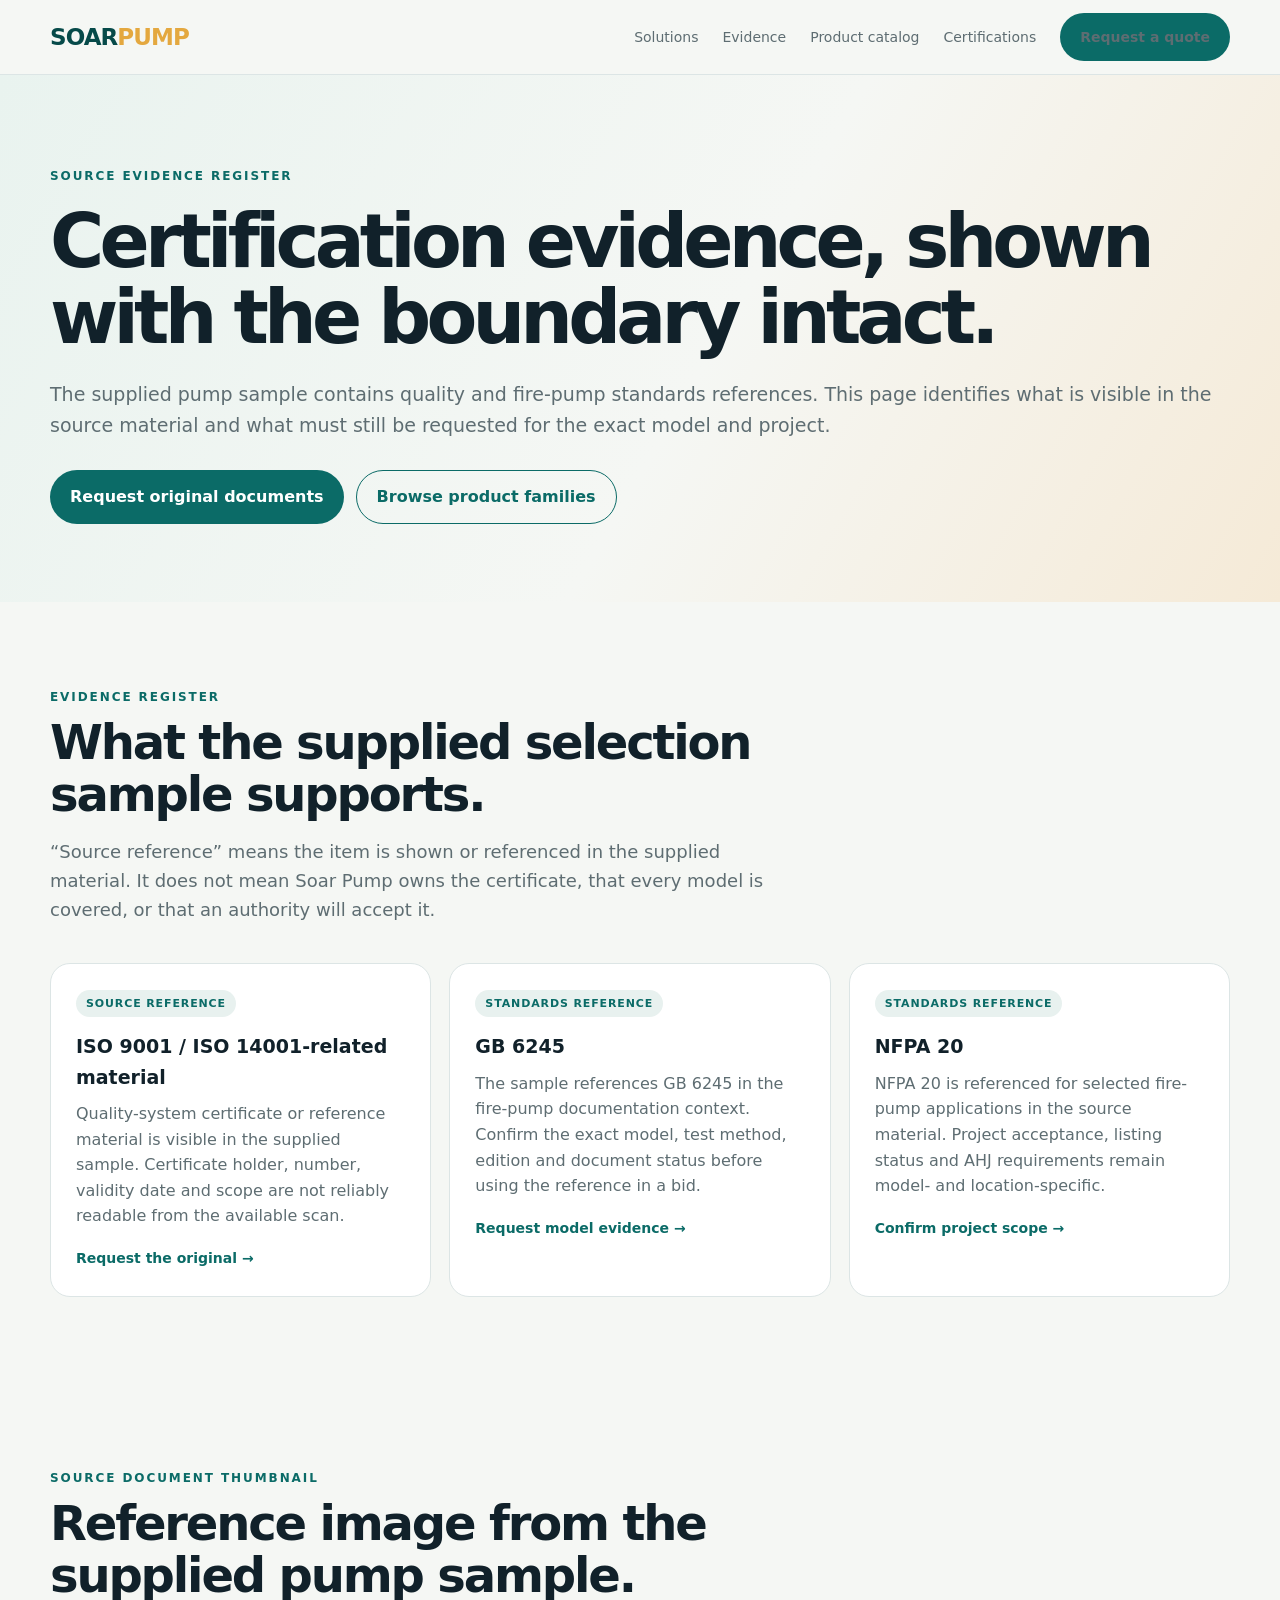
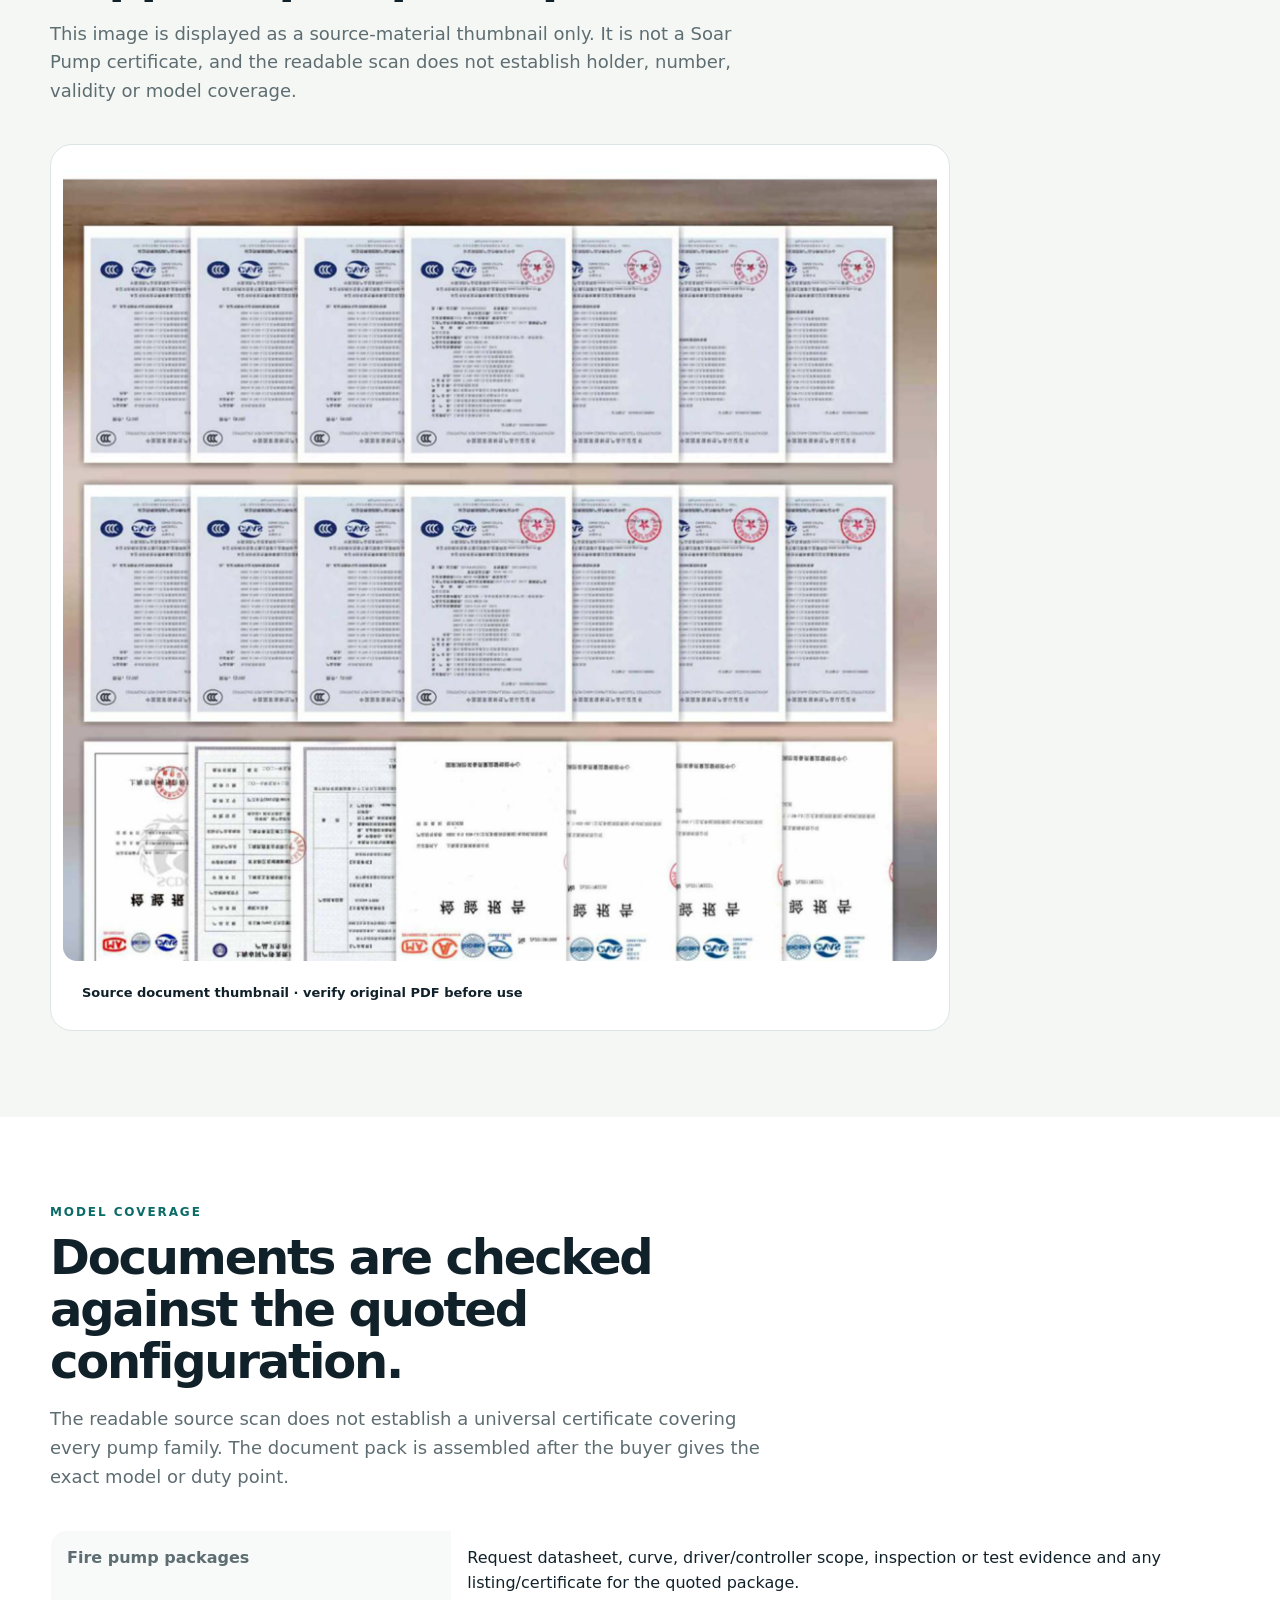
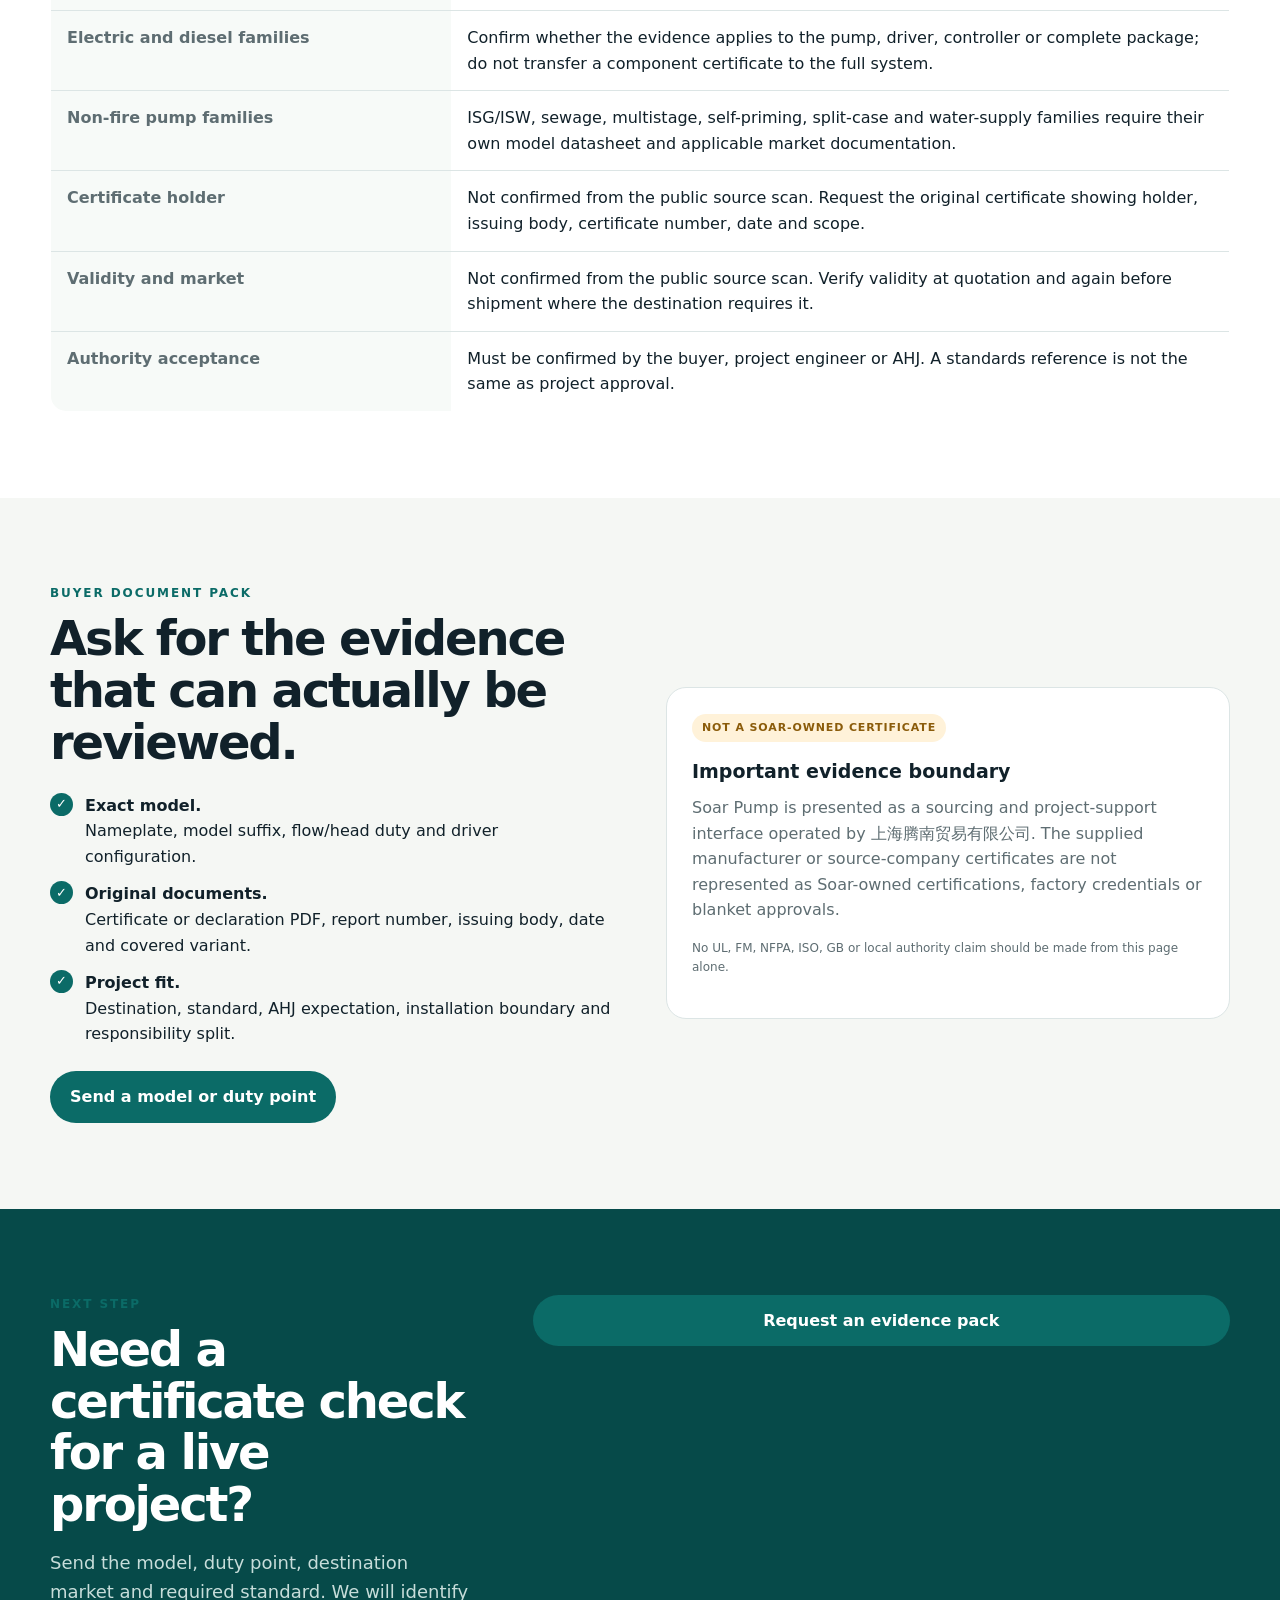
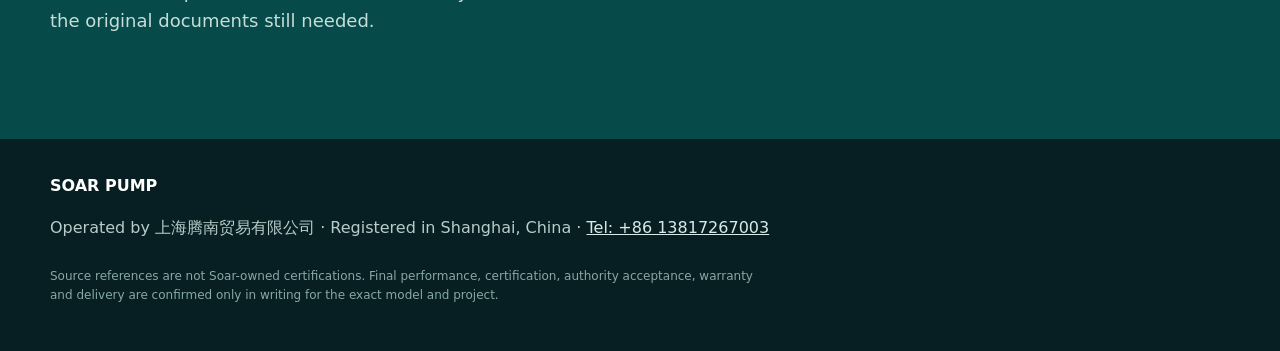
==== certifications.html @ a279cff6 "Publish reviewed static website" ====
<!doctype html>
<html lang="en">
<head>
<meta charset="utf-8"><meta name="viewport" content="width=device-width, initial-scale=1">
<title>Fire Pump Certifications | Soar Pump</title>
<meta name="description" content="Source-document certification and standards register for Soar Pump fire-pump enquiries, with model coverage and original-document verification kept explicit.">
<link rel="canonical" href="https://soarpump.com/certifications.html"><meta name="robots" content="index,follow"><meta property="og:type" content="website"><meta property="og:title" content="Fire Pump Certifications | Soar Pump"><meta property="og:description" content="Source-document certification and standards register for fire-pump enquiries."><meta property="og:url" content="https://soarpump.com/certifications.html"><link rel="stylesheet" href="styles.css">
<script type="application/ld+json">{"@context":"https://schema.org","@type":"CollectionPage","name":"Fire Pump Certification and Evidence Register","description":"A buyer-facing register of source-document certification and standards references for fire-pump enquiries.","url":"https://soarpump.com/certifications.html","isPartOf":{"@type":"WebSite","name":"Soar Pump","url":"https://soarpump.com/"},"about":{"@type":"Thing","name":"Fire-pump certification evidence"}}</script>
<script type="application/ld+json">{"@context":"https://schema.org","@type":"BreadcrumbList","itemListElement":[{"@type":"ListItem","position":1,"name":"Soar Pump","item":"https://soarpump.com/"},{"@type":"ListItem","position":2,"name":"Certifications and evidence","item":"https://soarpump.com/certifications.html"}]}</script>
</head>
<body><header class="nav"><div class="wrap navin"><a class="logo" href="index.html">SOAR<span>PUMP</span></a><nav class="navlinks"><a href="index.html#solutions">Solutions</a><a href="index.html#trust">Evidence</a><a href="product-catalog.html">Product catalog</a><a href="certifications.html">Certifications</a><a class="navcta" href="index.html#quote">Request a quote</a></nav></div></header>
<main>
<section class="hero"><div class="wrap"><div class="eyebrow">Source evidence register</div><h1><span class="desktop-title">Certification evidence, shown with the boundary intact.</span><span class="mobile-title">Certification<br>evidence,<br>shown with<br>the boundary<br>intact.</span></h1><p><span class="desktop-lead">The supplied pump sample contains quality and fire-pump standards references. This page identifies what is visible in the source material and what must still be requested for the exact model and project.</span><span class="mobile-lead">What the source shows,<br>what the exact model<br>still needs.</span></p><div class="actions"><a class="btn primary" href="index.html#quote">Request original documents</a><a class="btn secondary" href="product-catalog.html">Browse product families</a></div></div></section>
<section class="section"><div class="wrap"><div class="section-head"><div class="eyebrow">Evidence register</div><h2>What the supplied selection sample supports.</h2><p class="section-lead">“Source reference” means the item is shown or referenced in the supplied material. It does not mean Soar Pump owns the certificate, that every model is covered, or that an authority will accept it.</p></div><div class="evidence-grid"><article class="evidence-card"><span class="status">Source reference</span><h3>ISO 9001 / ISO 14001-related material</h3><p>Quality-system certificate or reference material is visible in the supplied sample. Certificate holder, number, validity date and scope are not reliably readable from the available scan.</p><a class="download" href="index.html#quote">Request the original →</a></article><article class="evidence-card"><span class="status">Standards reference</span><h3>GB 6245</h3><p>The sample references GB 6245 in the fire-pump documentation context. Confirm the exact model, test method, edition and document status before using the reference in a bid.</p><a class="download" href="index.html#quote">Request model evidence →</a></article><article class="evidence-card"><span class="status">Standards reference</span><h3>NFPA 20</h3><p>NFPA 20 is referenced for selected fire-pump applications in the source material. Project acceptance, listing status and AHJ requirements remain model- and location-specific.</p><a class="download" href="index.html#quote">Confirm project scope →</a></article></div></div></section>
<section class="section"><div class="wrap"><div class="section-head"><div class="eyebrow">Source document thumbnail</div><h2>Reference image from the supplied pump sample.</h2><p class="section-lead">This image is displayed as a source-material thumbnail only. It is not a Soar Pump certificate, and the readable scan does not establish holder, number, validity or model coverage.</p></div><div class="evidence-image"><img src="assets/certification-document-reference.jpg" alt="Thumbnail collage of certification and inspection documents from the supplied pump source material"><div class="media-tag">Source document thumbnail · verify original PDF before use</div></div></div></section>
<section class="section alt"><div class="wrap"><div class="section-head"><div class="eyebrow">Model coverage</div><h2>Documents are checked against the quoted configuration.</h2><p class="section-lead">The readable source scan does not establish a universal certificate covering every pump family. The document pack is assembled after the buyer gives the exact model or duty point.</p></div><div class="table-scroll"><table class="specs"><tbody><tr><th>Fire pump packages</th><td>Request datasheet, curve, driver/controller scope, inspection or test evidence and any listing/certificate for the quoted package.</td></tr><tr><th>Electric and diesel families</th><td>Confirm whether the evidence applies to the pump, driver, controller or complete package; do not transfer a component certificate to the full system.</td></tr><tr><th>Non-fire pump families</th><td>ISG/ISW, sewage, multistage, self-priming, split-case and water-supply families require their own model datasheet and applicable market documentation.</td></tr><tr><th>Certificate holder</th><td>Not confirmed from the public source scan. Request the original certificate showing holder, issuing body, certificate number, date and scope.</td></tr><tr><th>Validity and market</th><td>Not confirmed from the public source scan. Verify validity at quotation and again before shipment where the destination requires it.</td></tr><tr><th>Authority acceptance</th><td>Must be confirmed by the buyer, project engineer or AHJ. A standards reference is not the same as project approval.</td></tr></tbody></table></div></div></section>
<section class="section"><div class="wrap split"><div><div class="eyebrow">Buyer document pack</div><h2>Ask for the evidence that can actually be reviewed.</h2><ul class="checks"><li><span><strong>Exact model.</strong><br>Nameplate, model suffix, flow/head duty and driver configuration.</span></li><li><span><strong>Original documents.</strong><br>Certificate or declaration PDF, report number, issuing body, date and covered variant.</span></li><li><span><strong>Project fit.</strong><br>Destination, standard, AHJ expectation, installation boundary and responsibility split.</span></li></ul><a class="btn primary" href="index.html#quote">Send a model or duty point</a></div><div class="evidence-card"><span class="status pending">Not a Soar-owned certificate</span><h3>Important evidence boundary</h3><p>Soar Pump is presented as a sourcing and project-support interface operated by 上海腾南贸易有限公司. The supplied manufacturer or source-company certificates are not represented as Soar-owned certifications, factory credentials or blanket approvals.</p><p class="legal">No UL, FM, NFPA, ISO, GB or local authority claim should be made from this page alone.</p></div></div></section>
<section class="section quote"><div class="wrap quote-grid"><div><div class="eyebrow">Next step</div><h2>Need a certificate check for a live project?</h2><p class="section-lead">Send the model, duty point, destination market and required standard. We will identify the original documents still needed.</p></div><a class="btn primary" href="index.html#quote">Request an evidence pack</a></div></section>
</main>
<footer class="footer"><div class="wrap"><strong>SOAR PUMP</strong><p>Operated by 上海腾南贸易有限公司 · Registered in Shanghai, China · <a href="tel:+8613817267003">Tel: +86 13817267003</a></p><p class="legal">Source references are not Soar-owned certifications. Final performance, certification, authority acceptance, warranty and delivery are confirmed only in writing for the exact model and project.</p></div></footer><script src="site.js"></script></body></html>
---- styles.css ----
:root{--ink:#11212a;--muted:#5e6d72;--line:#dce5e5;--paper:#f5f7f4;--white:#fff;--brand:#0b6b67;--brand-dark:#064a49;--accent:#e4a83f;--soft:#e8f1ef;--max:1180px}*{box-sizing:border-box}html{scroll-behavior:smooth}body{margin:0;overflow-x:hidden;font-family:Inter,ui-sans-serif,system-ui,-apple-system,BlinkMacSystemFont,"Segoe UI",sans-serif;color:var(--ink);background:var(--paper);line-height:1.6}a{color:inherit}.wrap{width:min(var(--max),calc(100% - 40px));margin:auto}.topbar{background:var(--brand-dark);color:#e9f5f2;font-size:13px}.topbar .wrap{display:flex;justify-content:space-between;gap:20px;padding:9px 0}.nav{position:sticky;top:0;z-index:5;background:rgba(245,247,244,.94);backdrop-filter:blur(12px);border-bottom:1px solid var(--line)}.navin{display:flex;align-items:center;justify-content:space-between;min-height:74px;gap:28px}.logo{font-weight:850;letter-spacing:-.04em;font-size:23px;text-decoration:none;color:var(--brand-dark)}.logo span{color:var(--accent)}.navlinks{display:flex;gap:24px;align-items:center;font-size:14px}.navlinks a{text-decoration:none;color:var(--muted)}.navlinks a:hover{color:var(--brand)}.navcta,.btn{display:inline-flex;align-items:center;justify-content:center;border:0;border-radius:999px;padding:13px 20px;font-weight:750;text-decoration:none;cursor:pointer}.navcta,.btn.primary{background:var(--brand);color:white}.btn.secondary{border:1px solid var(--brand);color:var(--brand);background:transparent}.hero{padding:92px 0 78px;background:linear-gradient(120deg,#e9f3ef 0%,#f5f7f4 55%,#f5ead7 100%)}.hero-grid{display:grid;grid-template-columns:1.02fr .98fr;gap:64px;align-items:center}.eyebrow{font-size:12px;letter-spacing:.16em;text-transform:uppercase;color:var(--brand);font-weight:800}.hero h1{font-size:clamp(42px,6vw,74px);line-height:1.02;letter-spacing:-.065em;margin:18px 0 24px;max-width:690px}.hero p{font-size:19px;color:var(--muted);max-width:620px}.actions{display:flex;gap:12px;flex-wrap:wrap;margin-top:30px}.hero-media{position:relative;min-width:0;overflow:hidden;border-radius:28px;background:#fff}.hero-media img{width:100%;max-width:100%;height:auto;max-height:480px;object-fit:contain;display:block;border-radius:28px;box-shadow:0 28px 65px rgba(7,57,54,.18)}.media-tag{position:absolute;left:20px;right:20px;bottom:20px;background:rgba(255,255,255,.94);border-radius:14px;padding:12px 15px;font-size:13px;font-weight:750}.hero-grid>*,.split>*,.quote-grid>*,.section-head,.card,.evidence-card{min-width:0}.mobile-title,.mobile-lead{display:none}.hero h1{width:100%;max-width:100%;overflow-wrap:anywhere;word-break:break-word}.hero p{width:100%;max-width:100%;overflow-wrap:anywhere}.actions .btn{max-width:100%;min-width:0;white-space:normal;text-align:center}.evidence-image{position:relative;max-width:900px;background:#fff;border:1px solid var(--line);border-radius:22px;padding:12px;overflow:hidden}.evidence-image img{display:block;width:100%;max-width:100%;height:auto;border-radius:14px}.evidence-image .media-tag{position:relative;left:auto;right:auto;bottom:auto;margin:10px 4px 2px;display:block}.card img.card-media{display:block;width:100%;height:150px;object-fit:contain;border-radius:14px;background:#fff;margin:-2px 0 20px}.catalog-links{display:flex;gap:10px;flex-wrap:wrap;margin:0 0 30px}.catalog-links a{display:inline-flex;padding:9px 13px;border:1px solid var(--line);border-radius:999px;text-decoration:none;color:var(--brand);font-weight:750;background:#fff}.catalog-links a:hover{border-color:var(--brand);background:var(--soft)}.table-scroll{overflow-x:auto}.section{padding:86px 0}.section.alt{background:white}.section-head{max-width:720px;margin-bottom:38px}.section h2{font-size:clamp(30px,4vw,48px);letter-spacing:-.045em;line-height:1.08;margin:10px 0 16px}.section-lead{color:var(--muted);font-size:18px}.cards{display:grid;grid-template-columns:repeat(3,1fr);gap:18px}.card{background:white;border:1px solid var(--line);border-radius:20px;padding:26px}.alt .card{background:var(--paper)}.card h3{margin:0 0 9px;font-size:20px}.card p{margin:0;color:var(--muted)}.icon{width:42px;height:42px;border-radius:12px;background:var(--soft);color:var(--brand);display:grid;place-items:center;font-weight:900;margin-bottom:20px}.split{display:grid;grid-template-columns:1fr 1fr;gap:52px;align-items:center}.split-media img{width:100%;max-height:520px;object-fit:cover;border-radius:24px}.checks{display:grid;gap:12px;padding:0;margin:24px 0;list-style:none}.checks li{display:flex;gap:12px;align-items:flex-start}.checks li:before{content:"✓";flex:0 0 23px;height:23px;border-radius:50%;background:var(--brand);color:white;display:grid;place-items:center;font-size:13px;font-weight:900}.specs{width:100%;border-collapse:collapse;background:white;border:1px solid var(--line);border-radius:16px;overflow:hidden}.specs th,.specs td{text-align:left;padding:14px 16px;border-bottom:1px solid var(--line);vertical-align:top}.specs th{width:34%;color:var(--muted);font-weight:600;background:#f7faf8}.specs tr:last-child td,.specs tr:last-child th{border-bottom:0}.quote{background:var(--brand-dark);color:white}.quote .section-lead{color:#c7ddda}.quote-grid{display:grid;grid-template-columns:.75fr 1.25fr;gap:64px;align-items:start}.form{background:white;color:var(--ink);border-radius:22px;padding:28px;display:grid;gap:14px}.form-grid{display:grid;grid-template-columns:1fr 1fr;gap:14px}.field{display:grid;gap:6px}.field.full{grid-column:1/-1}.field label{font-size:13px;font-weight:750}.field input,.field select,.field textarea{width:100%;font:inherit;border:1px solid var(--line);border-radius:10px;padding:12px 13px;background:#fff;color:var(--ink)}.field textarea{min-height:125px;resize:vertical}.form small{color:var(--muted)}.form-status{font-size:14px;min-height:22px}.evidence-grid{display:grid;grid-template-columns:repeat(3,1fr);gap:18px}.evidence-card{background:white;border:1px solid var(--line);border-radius:20px;padding:25px}.evidence-card h3{margin:0 0 9px;font-size:19px}.evidence-card p{margin:0 0 16px;color:var(--muted)}.evidence-card .status{display:inline-flex;border-radius:999px;background:var(--soft);color:var(--brand);padding:5px 10px;font-size:11px;font-weight:850;text-transform:uppercase;letter-spacing:.08em;margin-bottom:14px}.evidence-card .status.pending{background:#fff2d9;color:#8b5c0b}.download{display:inline-flex;color:var(--brand);font-weight:800;text-decoration:none;font-size:14px}.case-list{display:grid;gap:12px}.case-list details{background:white;border:1px solid var(--line);border-radius:14px;padding:17px 20px}.case-list summary{font-weight:800;cursor:pointer}.case-list p{color:var(--muted);margin:10px 0 0}.faq{display:grid;gap:12px}.faq details{background:white;border:1px solid var(--line);border-radius:14px;padding:17px 20px}.faq summary{font-weight:800;cursor:pointer}.faq p{color:var(--muted);margin:12px 0 0}.footer{background:#071f22;color:#b7cdca;padding:34px 0}.footer-grid{display:flex;justify-content:space-between;gap:30px;flex-wrap:wrap}.footer strong{color:white}.footer a{color:#d8ebe8}.legal{font-size:12px;color:#88a8a4;margin-top:26px;max-width:720px}.mobile-menu{display:none}@media(max-width:820px){.wrap{width:calc(100vw - 28px)!important;max-width:calc(100vw - 28px)!important;margin-left:14px;margin-right:14px}.topbar .wrap{display:block}.topbar .wrap span+span{display:block;margin-top:3px}.navin{min-height:64px}.navlinks{display:none}.navlinks.open{display:flex;position:absolute;top:64px;left:14px;right:14px;padding:16px;background:var(--paper);border:1px solid var(--line);border-radius:14px;flex-direction:column;align-items:stretch;gap:14px;box-shadow:0 16px 35px rgba(7,57,54,.14)}.mobile-menu{display:block;border:0;background:none;font-size:23px}.hero{padding:62px 0 54px}.desktop-title,.desktop-lead{display:none}.mobile-title,.mobile-lead{display:inline}.actions{display:grid;grid-template-columns:1fr}.actions .btn{width:100%}.hero-grid,.split,.quote-grid{grid-template-columns:1fr;gap:32px}.hero-grid{display:block}.hero-grid>div{width:100%;min-width:0}.hero h1{font-size:clamp(42px,13vw,62px);word-break:normal}.cards{grid-template-columns:1fr}.section{padding:62px 0}.form-grid{grid-template-columns:1fr}.field.full{grid-column:auto}.form{padding:20px}.split-media{order:-1}.specs{font-size:14px}.specs th,.specs td{padding:11px 10px}}
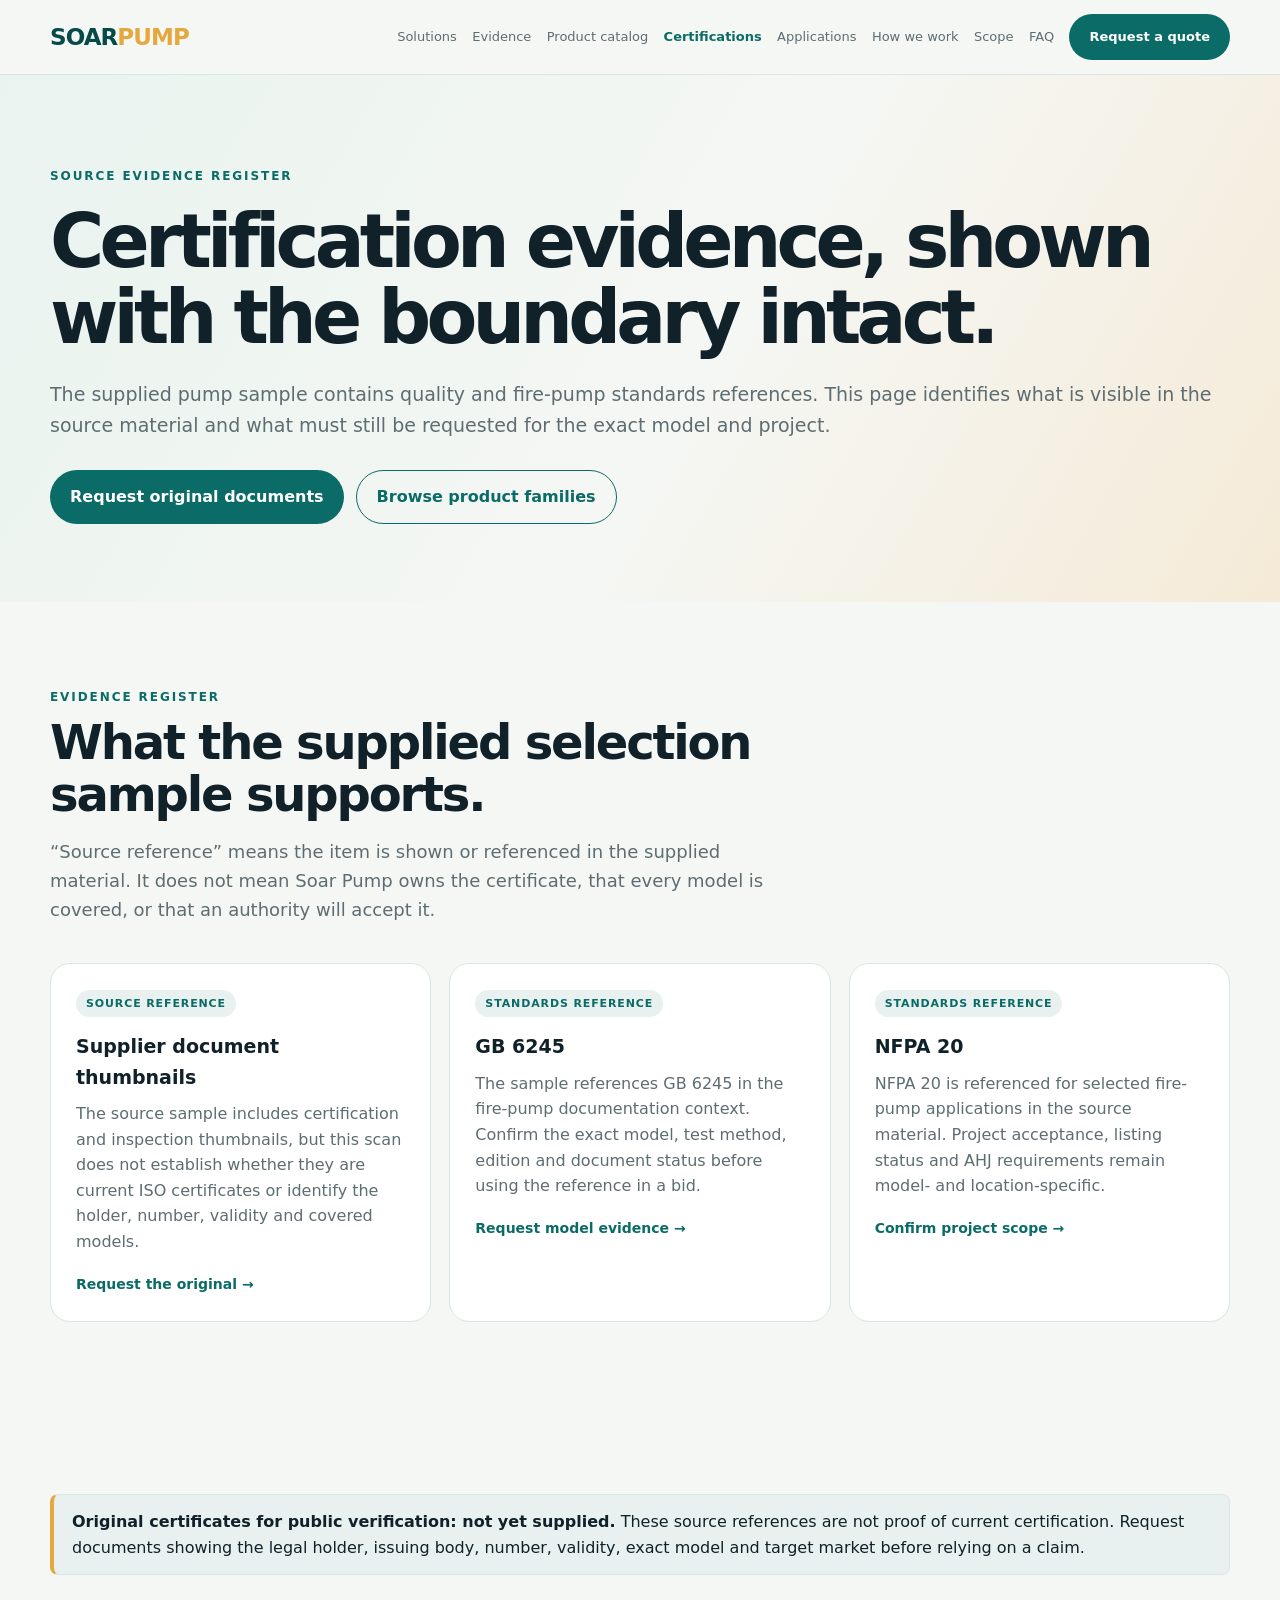
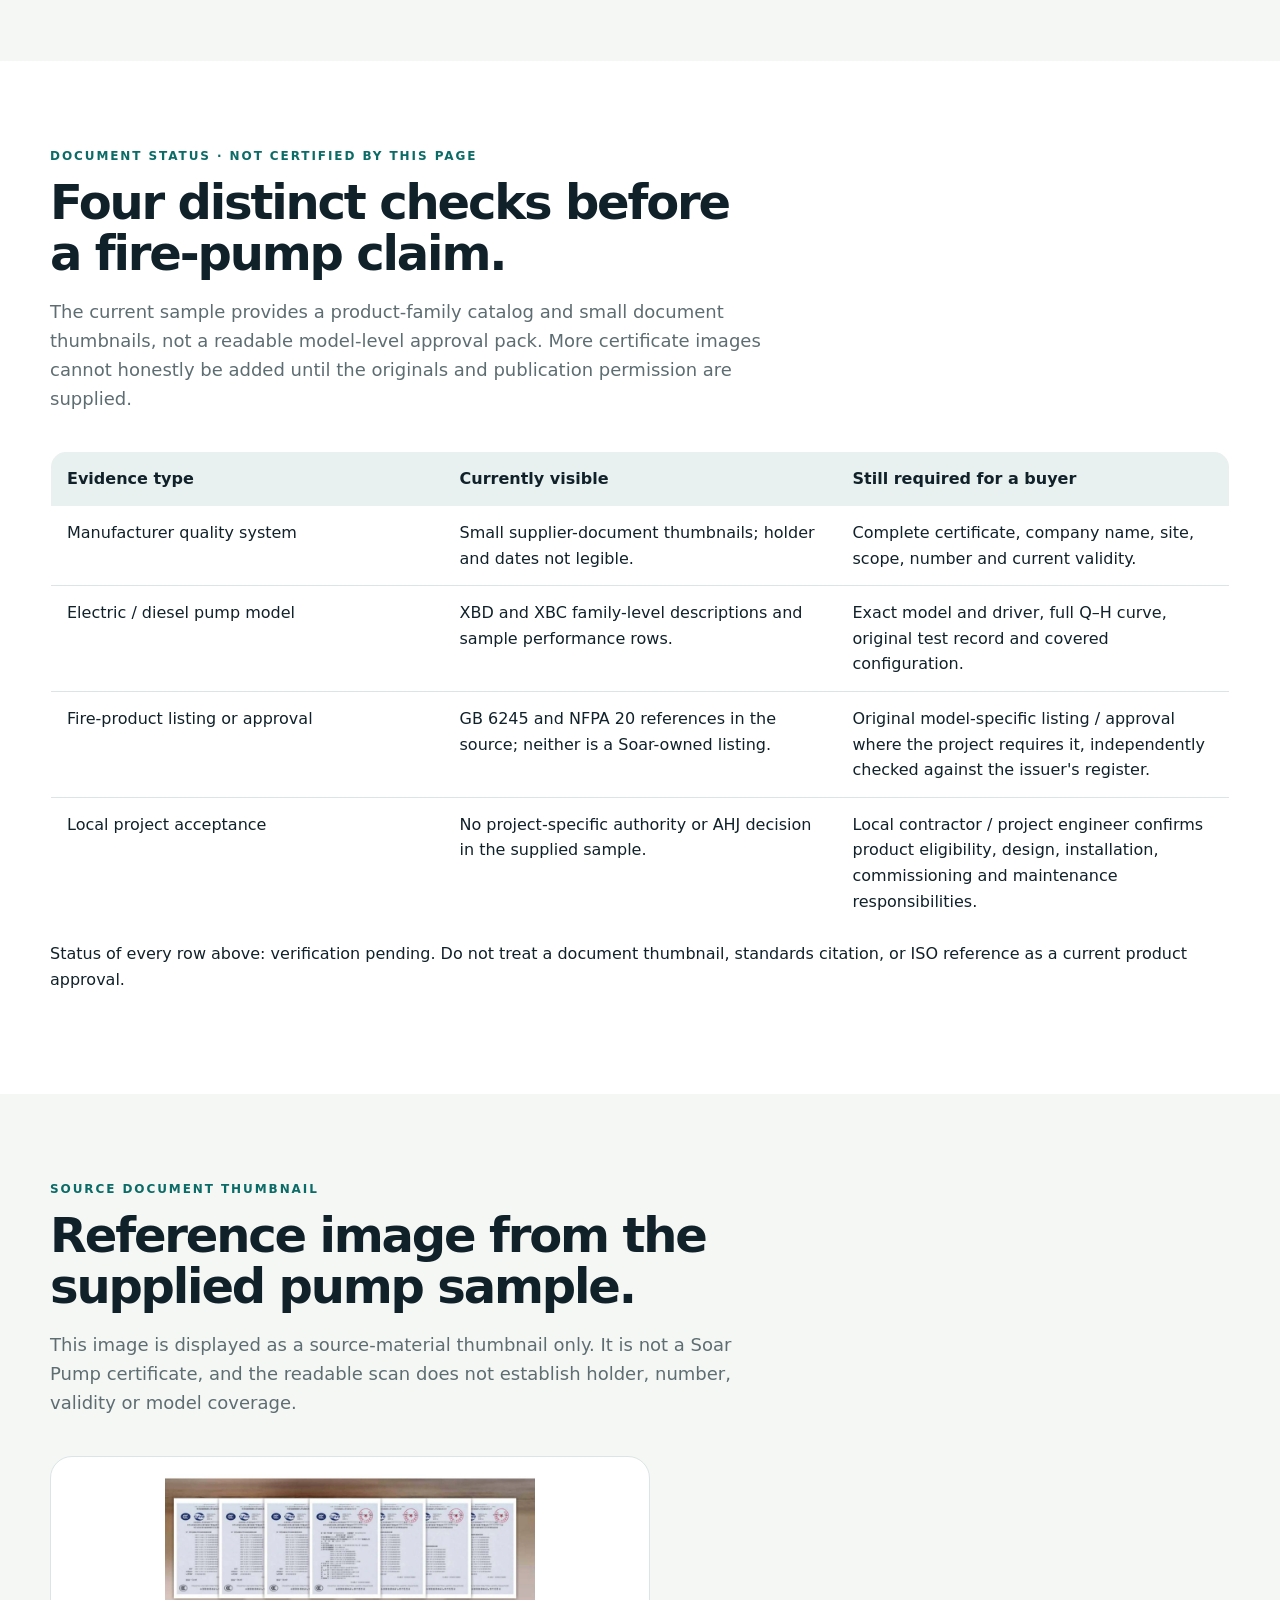
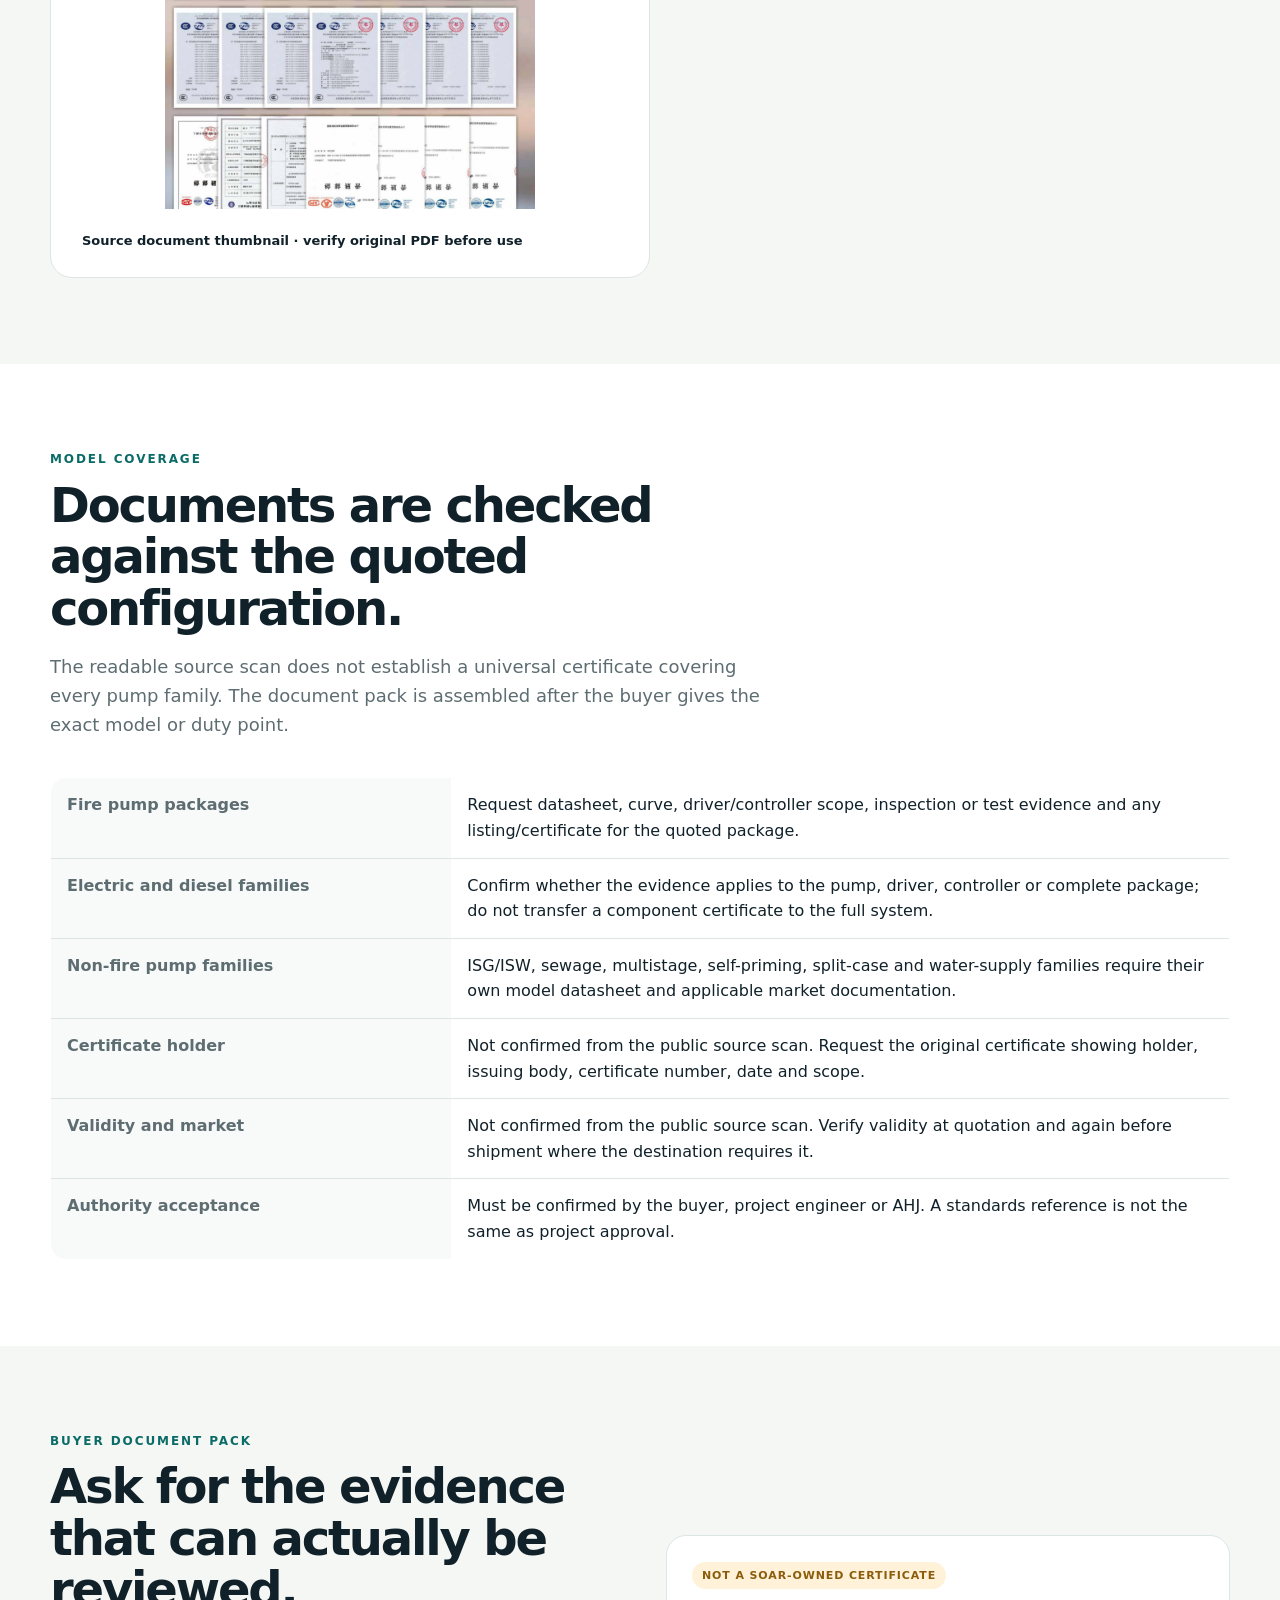
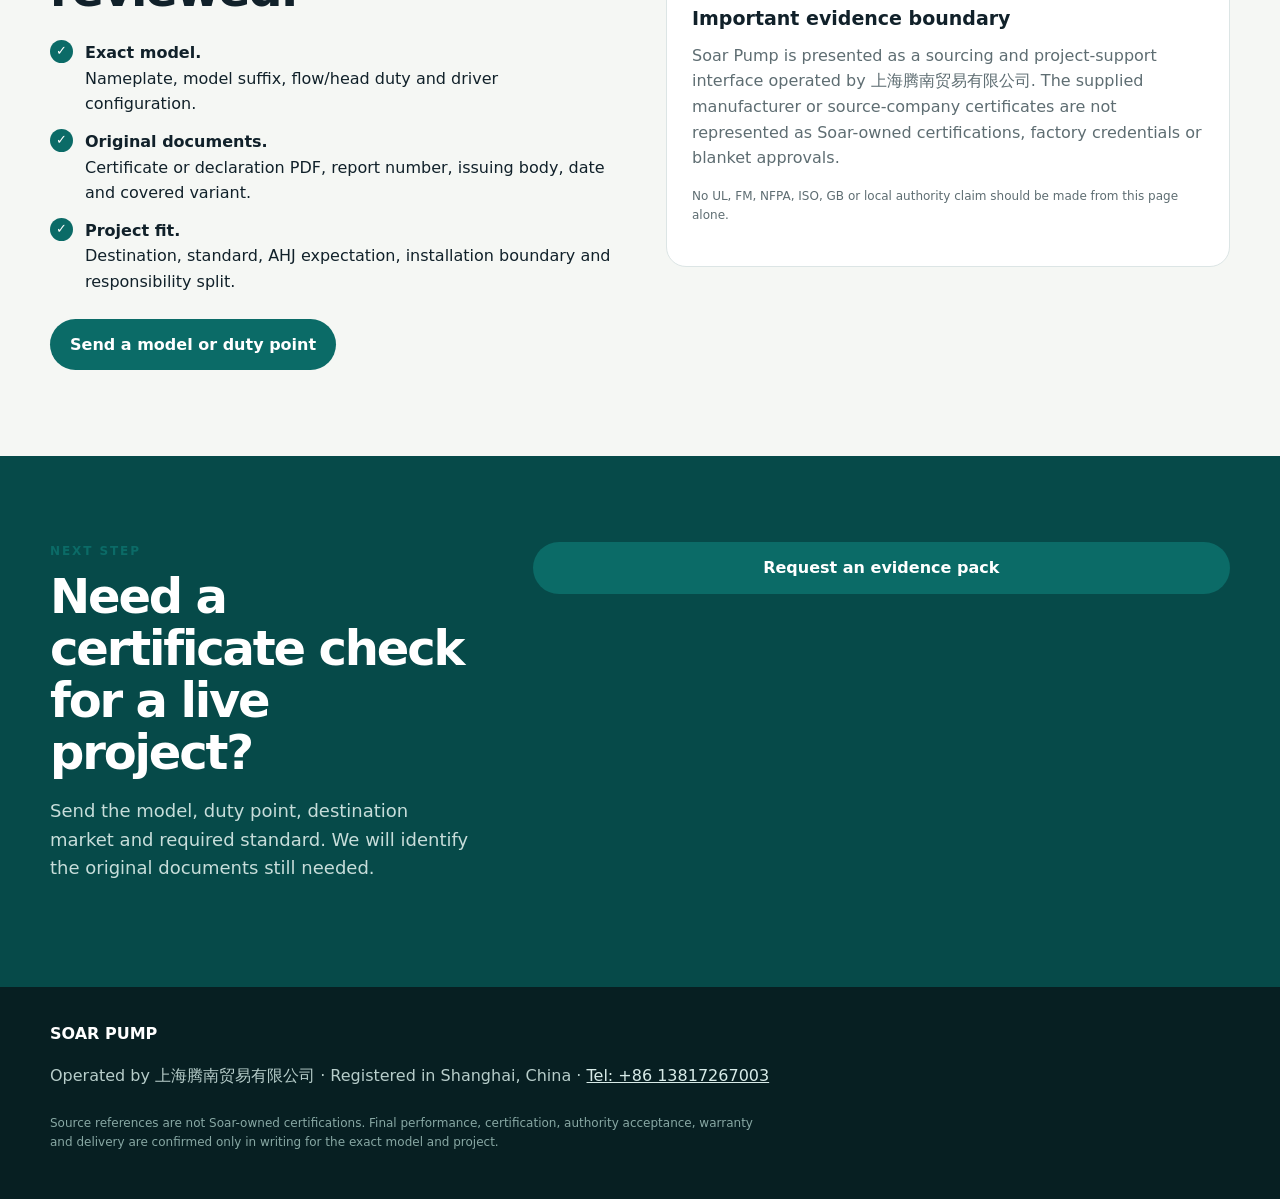
==== commit ec6d3d3f: "Publish reviewed static website" ====
--- a/certifications.html
+++ b/certifications.html
@@ -8,11 +8,12 @@
 <script type="application/ld+json">{"@context":"https://schema.org","@type":"CollectionPage","name":"Fire Pump Certification and Evidence Register","description":"A buyer-facing register of source-document certification and standards references for fire-pump enquiries.","url":"https://soarpump.com/certifications.html","isPartOf":{"@type":"WebSite","name":"Soar Pump","url":"https://soarpump.com/"},"about":{"@type":"Thing","name":"Fire-pump certification evidence"}}</script>
 <script type="application/ld+json">{"@context":"https://schema.org","@type":"BreadcrumbList","itemListElement":[{"@type":"ListItem","position":1,"name":"Soar Pump","item":"https://soarpump.com/"},{"@type":"ListItem","position":2,"name":"Certifications and evidence","item":"https://soarpump.com/certifications.html"}]}</script>
 </head>
-<body><header class="nav"><div class="wrap navin"><a class="logo" href="index.html">SOAR<span>PUMP</span></a><nav class="navlinks"><a href="index.html#solutions">Solutions</a><a href="index.html#trust">Evidence</a><a href="product-catalog.html">Product catalog</a><a href="certifications.html">Certifications</a><a class="navcta" href="index.html#quote">Request a quote</a></nav></div></header>
+<body><header class="nav"><div class="wrap navin"><a class="logo" href="index.html">SOAR<span>PUMP</span></a><button class="mobile-menu" type="button" aria-label="Open navigation" aria-expanded="false">☰</button><nav class="navlinks"><a href="index.html#solutions">Solutions</a><a href="index.html#trust">Evidence</a><a href="product-catalog.html">Product catalog</a><a href="certifications.html" aria-current="page">Certifications</a><a href="index.html#cases">Applications</a><a href="index.html#process">How we work</a><a href="index.html#specs">Scope</a><a href="index.html#faq">FAQ</a><a class="navcta" href="index.html#quote">Request a quote</a></nav></div></header>
 <main>
 <section class="hero"><div class="wrap"><div class="eyebrow">Source evidence register</div><h1><span class="desktop-title">Certification evidence, shown with the boundary intact.</span><span class="mobile-title">Certification<br>evidence,<br>shown with<br>the boundary<br>intact.</span></h1><p><span class="desktop-lead">The supplied pump sample contains quality and fire-pump standards references. This page identifies what is visible in the source material and what must still be requested for the exact model and project.</span><span class="mobile-lead">What the source shows,<br>what the exact model<br>still needs.</span></p><div class="actions"><a class="btn primary" href="index.html#quote">Request original documents</a><a class="btn secondary" href="product-catalog.html">Browse product families</a></div></div></section>
-<section class="section"><div class="wrap"><div class="section-head"><div class="eyebrow">Evidence register</div><h2>What the supplied selection sample supports.</h2><p class="section-lead">“Source reference” means the item is shown or referenced in the supplied material. It does not mean Soar Pump owns the certificate, that every model is covered, or that an authority will accept it.</p></div><div class="evidence-grid"><article class="evidence-card"><span class="status">Source reference</span><h3>ISO 9001 / ISO 14001-related material</h3><p>Quality-system certificate or reference material is visible in the supplied sample. Certificate holder, number, validity date and scope are not reliably readable from the available scan.</p><a class="download" href="index.html#quote">Request the original →</a></article><article class="evidence-card"><span class="status">Standards reference</span><h3>GB 6245</h3><p>The sample references GB 6245 in the fire-pump documentation context. Confirm the exact model, test method, edition and document status before using the reference in a bid.</p><a class="download" href="index.html#quote">Request model evidence →</a></article><article class="evidence-card"><span class="status">Standards reference</span><h3>NFPA 20</h3><p>NFPA 20 is referenced for selected fire-pump applications in the source material. Project acceptance, listing status and AHJ requirements remain model- and location-specific.</p><a class="download" href="index.html#quote">Confirm project scope →</a></article></div></div></section>
-<section class="section"><div class="wrap"><div class="section-head"><div class="eyebrow">Source document thumbnail</div><h2>Reference image from the supplied pump sample.</h2><p class="section-lead">This image is displayed as a source-material thumbnail only. It is not a Soar Pump certificate, and the readable scan does not establish holder, number, validity or model coverage.</p></div><div class="evidence-image"><img src="assets/certification-document-reference.jpg" alt="Thumbnail collage of certification and inspection documents from the supplied pump source material"><div class="media-tag">Source document thumbnail · verify original PDF before use</div></div></div></section>
+<section class="section"><div class="wrap"><div class="section-head"><div class="eyebrow">Evidence register</div><h2>What the supplied selection sample supports.</h2><p class="section-lead">“Source reference” means the item is shown or referenced in the supplied material. It does not mean Soar Pump owns the certificate, that every model is covered, or that an authority will accept it.</p></div><div class="evidence-grid"><article class="evidence-card"><span class="status">Source reference</span><h3>Supplier document thumbnails</h3><p>The source sample includes certification and inspection thumbnails, but this scan does not establish whether they are current ISO certificates or identify the holder, number, validity and covered models.</p><a class="download" href="index.html#quote">Request the original →</a></article><article class="evidence-card"><span class="status">Standards reference</span><h3>GB 6245</h3><p>The sample references GB 6245 in the fire-pump documentation context. Confirm the exact model, test method, edition and document status before using the reference in a bid.</p><a class="download" href="index.html#quote">Request model evidence →</a></article><article class="evidence-card"><span class="status">Standards reference</span><h3>NFPA 20</h3><p>NFPA 20 is referenced for selected fire-pump applications in the source material. Project acceptance, listing status and AHJ requirements remain model- and location-specific.</p><a class="download" href="index.html#quote">Confirm project scope →</a></article></div></div></section>
+<section class="section"><div class="wrap"><div class="evidence-verification-note"><strong>Original certificates for public verification: not yet supplied.</strong> These source references are not proof of current certification. Request documents showing the legal holder, issuing body, number, validity, exact model and target market before relying on a claim.</div></div></section><section class="section alt"><div class="wrap"><div class="section-head"><div class="eyebrow">Document status · not certified by this page</div><h2>Four distinct checks before a fire-pump claim.</h2><p class="section-lead">The current sample provides a product-family catalog and small document thumbnails, not a readable model-level approval pack. More certificate images cannot honestly be added until the originals and publication permission are supplied.</p></div><div class="table-scroll"><table class="specs evidence-matrix"><thead><tr><th>Evidence type</th><th>Currently visible</th><th>Still required for a buyer</th></tr></thead><tbody><tr><td>Manufacturer quality system</td><td>Small supplier-document thumbnails; holder and dates not legible.</td><td>Complete certificate, company name, site, scope, number and current validity.</td></tr><tr><td>Electric / diesel pump model</td><td>XBD and XBC family-level descriptions and sample performance rows.</td><td>Exact model and driver, full Q–H curve, original test record and covered configuration.</td></tr><tr><td>Fire-product listing or approval</td><td>GB 6245 and NFPA 20 references in the source; neither is a Soar-owned listing.</td><td>Original model-specific listing / approval where the project requires it, independently checked against the issuer's register.</td></tr><tr><td>Local project acceptance</td><td>No project-specific authority or AHJ decision in the supplied sample.</td><td>Local contractor / project engineer confirms product eligibility, design, installation, commissioning and maintenance responsibilities.</td></tr></tbody></table></div><p class="small muted evidence-note">Status of every row above: verification pending. Do not treat a document thumbnail, standards citation, or ISO reference as a current product approval.</p></div></section>
+<section class="section"><div class="wrap"><div class="section-head"><div class="eyebrow">Source document thumbnail</div><h2>Reference image from the supplied pump sample.</h2><p class="section-lead">This image is displayed as a source-material thumbnail only. It is not a Soar Pump certificate, and the readable scan does not establish holder, number, validity or model coverage.</p></div><div class="evidence-image"><img src="assets/certification-document-reference.jpg" alt="Small supplier-document thumbnail collage; individual certificates and model coverage are not verified"><div class="media-tag">Source document thumbnail · verify original PDF before use</div></div></div></section>
 <section class="section alt"><div class="wrap"><div class="section-head"><div class="eyebrow">Model coverage</div><h2>Documents are checked against the quoted configuration.</h2><p class="section-lead">The readable source scan does not establish a universal certificate covering every pump family. The document pack is assembled after the buyer gives the exact model or duty point.</p></div><div class="table-scroll"><table class="specs"><tbody><tr><th>Fire pump packages</th><td>Request datasheet, curve, driver/controller scope, inspection or test evidence and any listing/certificate for the quoted package.</td></tr><tr><th>Electric and diesel families</th><td>Confirm whether the evidence applies to the pump, driver, controller or complete package; do not transfer a component certificate to the full system.</td></tr><tr><th>Non-fire pump families</th><td>ISG/ISW, sewage, multistage, self-priming, split-case and water-supply families require their own model datasheet and applicable market documentation.</td></tr><tr><th>Certificate holder</th><td>Not confirmed from the public source scan. Request the original certificate showing holder, issuing body, certificate number, date and scope.</td></tr><tr><th>Validity and market</th><td>Not confirmed from the public source scan. Verify validity at quotation and again before shipment where the destination requires it.</td></tr><tr><th>Authority acceptance</th><td>Must be confirmed by the buyer, project engineer or AHJ. A standards reference is not the same as project approval.</td></tr></tbody></table></div></div></section>
 <section class="section"><div class="wrap split"><div><div class="eyebrow">Buyer document pack</div><h2>Ask for the evidence that can actually be reviewed.</h2><ul class="checks"><li><span><strong>Exact model.</strong><br>Nameplate, model suffix, flow/head duty and driver configuration.</span></li><li><span><strong>Original documents.</strong><br>Certificate or declaration PDF, report number, issuing body, date and covered variant.</span></li><li><span><strong>Project fit.</strong><br>Destination, standard, AHJ expectation, installation boundary and responsibility split.</span></li></ul><a class="btn primary" href="index.html#quote">Send a model or duty point</a></div><div class="evidence-card"><span class="status pending">Not a Soar-owned certificate</span><h3>Important evidence boundary</h3><p>Soar Pump is presented as a sourcing and project-support interface operated by 上海腾南贸易有限公司. The supplied manufacturer or source-company certificates are not represented as Soar-owned certifications, factory credentials or blanket approvals.</p><p class="legal">No UL, FM, NFPA, ISO, GB or local authority claim should be made from this page alone.</p></div></div></section>
 <section class="section quote"><div class="wrap quote-grid"><div><div class="eyebrow">Next step</div><h2>Need a certificate check for a live project?</h2><p class="section-lead">Send the model, duty point, destination market and required standard. We will identify the original documents still needed.</p></div><a class="btn primary" href="index.html#quote">Request an evidence pack</a></div></section>
--- a/styles.css
+++ b/styles.css
@@ -1 +1,20 @@
 :root{--ink:#11212a;--muted:#5e6d72;--line:#dce5e5;--paper:#f5f7f4;--white:#fff;--brand:#0b6b67;--brand-dark:#064a49;--accent:#e4a83f;--soft:#e8f1ef;--max:1180px}*{box-sizing:border-box}html{scroll-behavior:smooth}body{margin:0;overflow-x:hidden;font-family:Inter,ui-sans-serif,system-ui,-apple-system,BlinkMacSystemFont,"Segoe UI",sans-serif;color:var(--ink);background:var(--paper);line-height:1.6}a{color:inherit}.wrap{width:min(var(--max),calc(100% - 40px));margin:auto}.topbar{background:var(--brand-dark);color:#e9f5f2;font-size:13px}.topbar .wrap{display:flex;justify-content:space-between;gap:20px;padding:9px 0}.nav{position:sticky;top:0;z-index:5;background:rgba(245,247,244,.94);backdrop-filter:blur(12px);border-bottom:1px solid var(--line)}.navin{display:flex;align-items:center;justify-content:space-between;min-height:74px;gap:28px}.logo{font-weight:850;letter-spacing:-.04em;font-size:23px;text-decoration:none;color:var(--brand-dark)}.logo span{color:var(--accent)}.navlinks{display:flex;gap:24px;align-items:center;font-size:14px}.navlinks a{text-decoration:none;color:var(--muted)}.navlinks a:hover{color:var(--brand)}.navcta,.btn{display:inline-flex;align-items:center;justify-content:center;border:0;border-radius:999px;padding:13px 20px;font-weight:750;text-decoration:none;cursor:pointer}.navcta,.btn.primary{background:var(--brand);color:white}.btn.secondary{border:1px solid var(--brand);color:var(--brand);background:transparent}.hero{padding:92px 0 78px;background:linear-gradient(120deg,#e9f3ef 0%,#f5f7f4 55%,#f5ead7 100%)}.hero-grid{display:grid;grid-template-columns:1.02fr .98fr;gap:64px;align-items:center}.eyebrow{font-size:12px;letter-spacing:.16em;text-transform:uppercase;color:var(--brand);font-weight:800}.hero h1{font-size:clamp(42px,6vw,74px);line-height:1.02;letter-spacing:-.065em;margin:18px 0 24px;max-width:690px}.hero p{font-size:19px;color:var(--muted);max-width:620px}.actions{display:flex;gap:12px;flex-wrap:wrap;margin-top:30px}.hero-media{position:relative;min-width:0;overflow:hidden;border-radius:28px;background:#fff}.hero-media img{width:100%;max-width:100%;height:auto;max-height:480px;object-fit:contain;display:block;border-radius:28px;box-shadow:0 28px 65px rgba(7,57,54,.18)}.media-tag{position:absolute;left:20px;right:20px;bottom:20px;background:rgba(255,255,255,.94);border-radius:14px;padding:12px 15px;font-size:13px;font-weight:750}.hero-grid>*,.split>*,.quote-grid>*,.section-head,.card,.evidence-card{min-width:0}.mobile-title,.mobile-lead{display:none}.hero h1{width:100%;max-width:100%;overflow-wrap:anywhere;word-break:break-word}.hero p{width:100%;max-width:100%;overflow-wrap:anywhere}.actions .btn{max-width:100%;min-width:0;white-space:normal;text-align:center}.evidence-image{position:relative;max-width:900px;background:#fff;border:1px solid var(--line);border-radius:22px;padding:12px;overflow:hidden}.evidence-image img{display:block;width:100%;max-width:100%;height:auto;border-radius:14px}.evidence-image .media-tag{position:relative;left:auto;right:auto;bottom:auto;margin:10px 4px 2px;display:block}.card img.card-media{display:block;width:100%;height:150px;object-fit:contain;border-radius:14px;background:#fff;margin:-2px 0 20px}.catalog-links{display:flex;gap:10px;flex-wrap:wrap;margin:0 0 30px}.catalog-links a{display:inline-flex;padding:9px 13px;border:1px solid var(--line);border-radius:999px;text-decoration:none;color:var(--brand);font-weight:750;background:#fff}.catalog-links a:hover{border-color:var(--brand);background:var(--soft)}.table-scroll{overflow-x:auto}.section{padding:86px 0}.section.alt{background:white}.section-head{max-width:720px;margin-bottom:38px}.section h2{font-size:clamp(30px,4vw,48px);letter-spacing:-.045em;line-height:1.08;margin:10px 0 16px}.section-lead{color:var(--muted);font-size:18px}.cards{display:grid;grid-template-columns:repeat(3,1fr);gap:18px}.card{background:white;border:1px solid var(--line);border-radius:20px;padding:26px}.alt .card{background:var(--paper)}.card h3{margin:0 0 9px;font-size:20px}.card p{margin:0;color:var(--muted)}.icon{width:42px;height:42px;border-radius:12px;background:var(--soft);color:var(--brand);display:grid;place-items:center;font-weight:900;margin-bottom:20px}.split{display:grid;grid-template-columns:1fr 1fr;gap:52px;align-items:center}.split-media img{width:100%;max-height:520px;object-fit:cover;border-radius:24px}.checks{display:grid;gap:12px;padding:0;margin:24px 0;list-style:none}.checks li{display:flex;gap:12px;align-items:flex-start}.checks li:before{content:"✓";flex:0 0 23px;height:23px;border-radius:50%;background:var(--brand);color:white;display:grid;place-items:center;font-size:13px;font-weight:900}.specs{width:100%;border-collapse:collapse;background:white;border:1px solid var(--line);border-radius:16px;overflow:hidden}.specs th,.specs td{text-align:left;padding:14px 16px;border-bottom:1px solid var(--line);vertical-align:top}.specs th{width:34%;color:var(--muted);font-weight:600;background:#f7faf8}.specs tr:last-child td,.specs tr:last-child th{border-bottom:0}.quote{background:var(--brand-dark);color:white}.quote .section-lead{color:#c7ddda}.quote-grid{display:grid;grid-template-columns:.75fr 1.25fr;gap:64px;align-items:start}.form{background:white;color:var(--ink);border-radius:22px;padding:28px;display:grid;gap:14px}.form-grid{display:grid;grid-template-columns:1fr 1fr;gap:14px}.field{display:grid;gap:6px}.field.full{grid-column:1/-1}.field label{font-size:13px;font-weight:750}.field input,.field select,.field textarea{width:100%;font:inherit;border:1px solid var(--line);border-radius:10px;padding:12px 13px;background:#fff;color:var(--ink)}.field textarea{min-height:125px;resize:vertical}.form small{color:var(--muted)}.form-status{font-size:14px;min-height:22px}.evidence-grid{display:grid;grid-template-columns:repeat(3,1fr);gap:18px}.evidence-card{background:white;border:1px solid var(--line);border-radius:20px;padding:25px}.evidence-card h3{margin:0 0 9px;font-size:19px}.evidence-card p{margin:0 0 16px;color:var(--muted)}.evidence-card .status{display:inline-flex;border-radius:999px;background:var(--soft);color:var(--brand);padding:5px 10px;font-size:11px;font-weight:850;text-transform:uppercase;letter-spacing:.08em;margin-bottom:14px}.evidence-card .status.pending{background:#fff2d9;color:#8b5c0b}.download{display:inline-flex;color:var(--brand);font-weight:800;text-decoration:none;font-size:14px}.case-list{display:grid;gap:12px}.case-list details{background:white;border:1px solid var(--line);border-radius:14px;padding:17px 20px}.case-list summary{font-weight:800;cursor:pointer}.case-list p{color:var(--muted);margin:10px 0 0}.faq{display:grid;gap:12px}.faq details{background:white;border:1px solid var(--line);border-radius:14px;padding:17px 20px}.faq summary{font-weight:800;cursor:pointer}.faq p{color:var(--muted);margin:12px 0 0}.footer{background:#071f22;color:#b7cdca;padding:34px 0}.footer-grid{display:flex;justify-content:space-between;gap:30px;flex-wrap:wrap}.footer strong{color:white}.footer a{color:#d8ebe8}.legal{font-size:12px;color:#88a8a4;margin-top:26px;max-width:720px}.mobile-menu{display:none}@media(max-width:820px){.wrap{width:calc(100vw - 28px)!important;max-width:calc(100vw - 28px)!important;margin-left:14px;margin-right:14px}.topbar .wrap{display:block}.topbar .wrap span+span{display:block;margin-top:3px}.navin{min-height:64px}.navlinks{display:none}.navlinks.open{display:flex;position:absolute;top:64px;left:14px;right:14px;padding:16px;background:var(--paper);border:1px solid var(--line);border-radius:14px;flex-direction:column;align-items:stretch;gap:14px;box-shadow:0 16px 35px rgba(7,57,54,.14)}.mobile-menu{display:block;border:0;background:none;font-size:23px}.hero{padding:62px 0 54px}.desktop-title,.desktop-lead{display:none}.mobile-title,.mobile-lead{display:inline}.actions{display:grid;grid-template-columns:1fr}.actions .btn{width:100%}.hero-grid,.split,.quote-grid{grid-template-columns:1fr;gap:32px}.hero-grid{display:block}.hero-grid>div{width:100%;min-width:0}.hero h1{font-size:clamp(42px,13vw,62px);word-break:normal}.cards{grid-template-columns:1fr}.section{padding:62px 0}.form-grid{grid-template-columns:1fr}.field.full{grid-column:auto}.form{padding:20px}.split-media{order:-1}.specs{font-size:14px}.specs th,.specs td{padding:11px 10px}}
+
+/* Shared navigation: readable CTA, complete subpage links and a usable collapsed menu. */
+.navlinks{gap:clamp(9px,1.2vw,18px);font-size:13px}
+.navlinks a.navcta{color:#fff;background:var(--brand);white-space:nowrap}
+.navlinks a.navcta:hover{color:#fff;background:var(--brand-dark)}
+.navlinks a[aria-current="page"]{font-weight:800;color:var(--brand)}
+.navlinks a:focus-visible,.mobile-menu:focus-visible{outline:2px solid var(--accent);outline-offset:3px}
+@media(max-width:1160px){.mobile-menu{display:block;color:var(--ink);cursor:pointer}.navlinks{display:none}.navlinks.open{display:flex;position:absolute;top:74px;left:20px;right:20px;padding:16px;flex-direction:column;align-items:stretch;gap:6px;background:var(--paper);border:1px solid var(--line);border-radius:14px;box-shadow:0 16px 35px rgba(16,43,98,.14)}.navlinks.open a{padding:9px 10px}.navlinks.open a.navcta{justify-content:center}}
+@media(max-width:820px){.navlinks.open{top:64px;left:14px;right:14px}}
+
+/* Catalog photography and evidence presentation */
+.card img.card-media{height:184px;object-fit:contain;object-position:center;background:var(--white)}
+.card-media-placeholder{min-height:184px;display:flex;flex-direction:column;justify-content:center;align-items:center;gap:8px;text-align:center;border-radius:14px;background:var(--soft);border:1px solid var(--line);color:var(--brand-dark);font-weight:800;font-size:15px;margin:-2px 0 20px;padding:16px}
+.card-media-placeholder small{display:block;color:var(--muted);font-weight:500;font-size:12px;line-height:1.5}
+.catalog-image-disclosure{font-size:12px;color:var(--muted);line-height:1.55;margin:10px 0 0;max-width:760px}
+.evidence-verification-note{border:1px solid var(--line);border-left:4px solid var(--accent);border-radius:8px;padding:14px 18px;color:var(--ink2);background:var(--soft);line-height:1.6}.evidence-verification-note strong{color:var(--ink)}
+.evidence-image{max-width:600px}.evidence-image img{max-height:340px;object-fit:contain;background:var(--white)}
+.evidence-matrix{table-layout:fixed}.evidence-matrix thead th{font-weight:800;color:var(--ink);background:var(--soft)}.evidence-matrix th,.evidence-matrix td{width:33.33%;overflow-wrap:anywhere}.evidence-note{margin-top:12px}
+.hero-media .media-tag{position:relative;left:auto;right:auto;bottom:auto;margin:0;border-radius:0 0 14px 14px;background:var(--white)}
